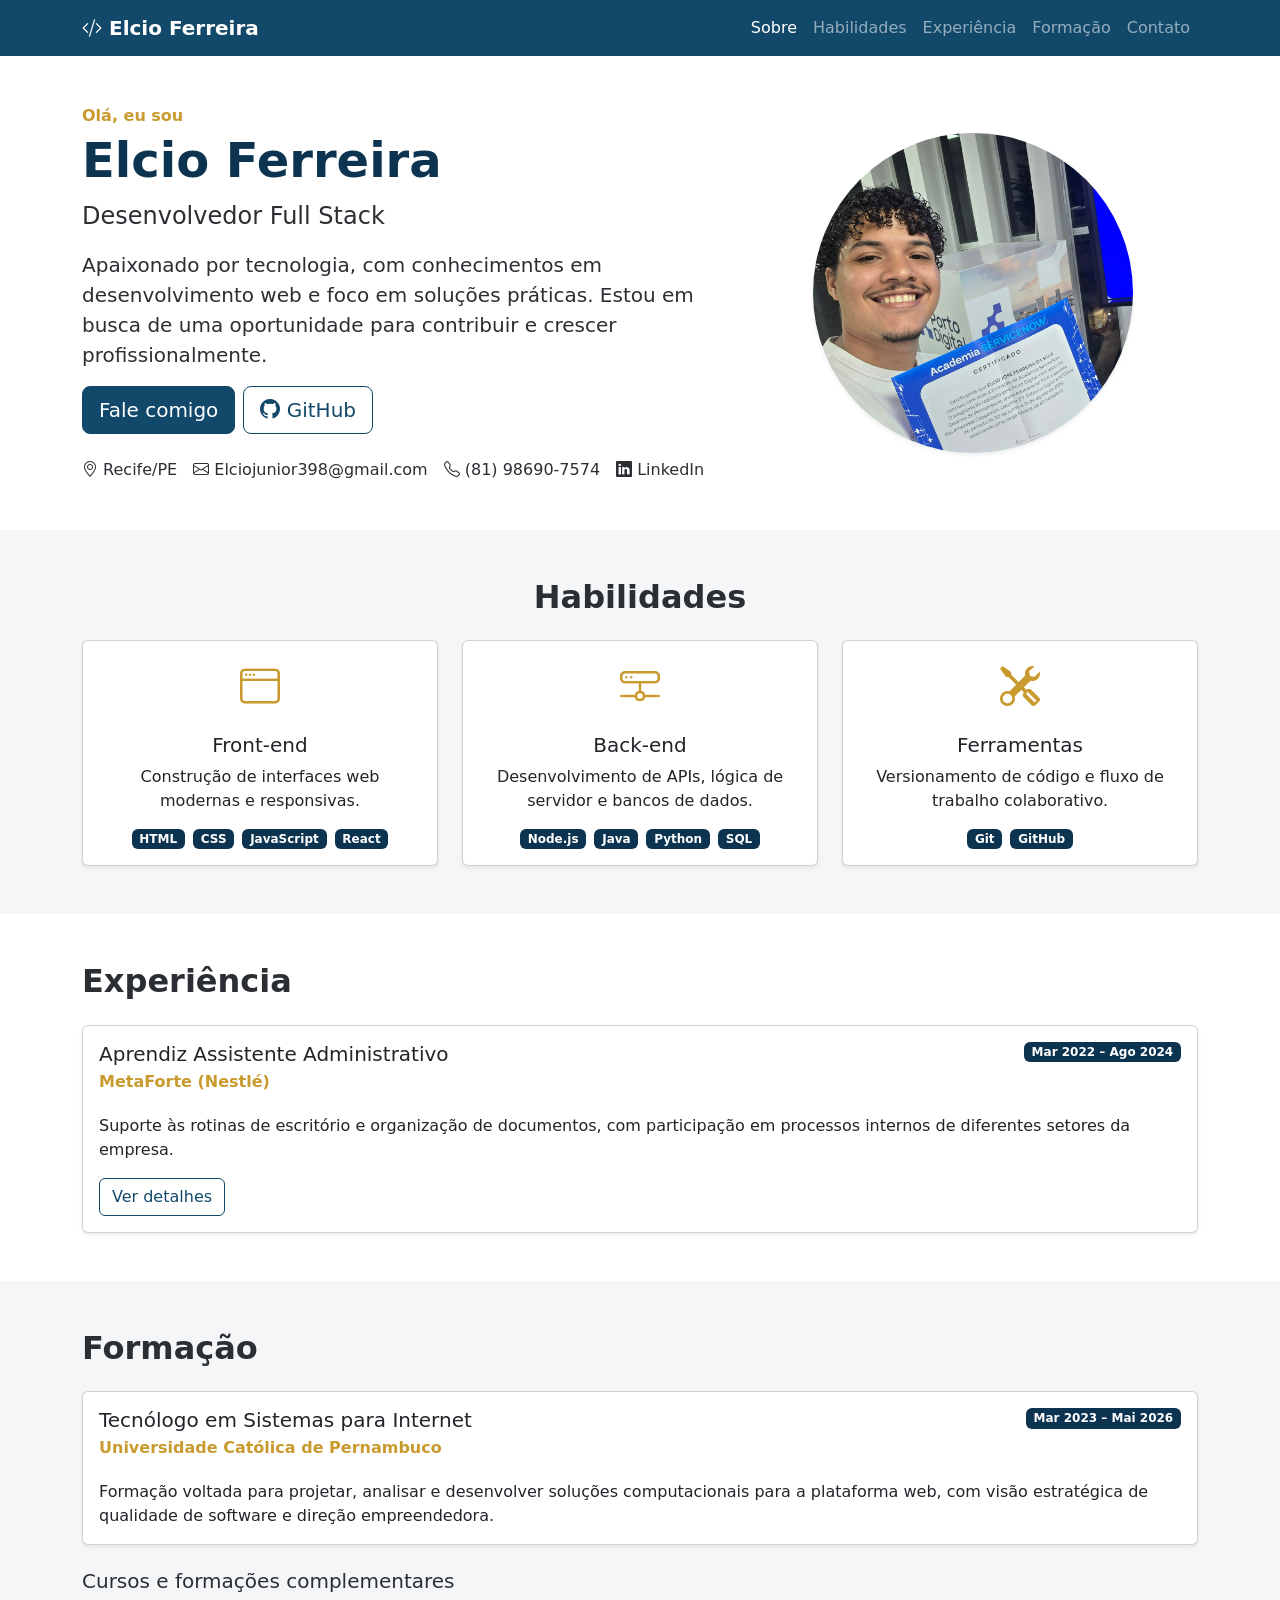
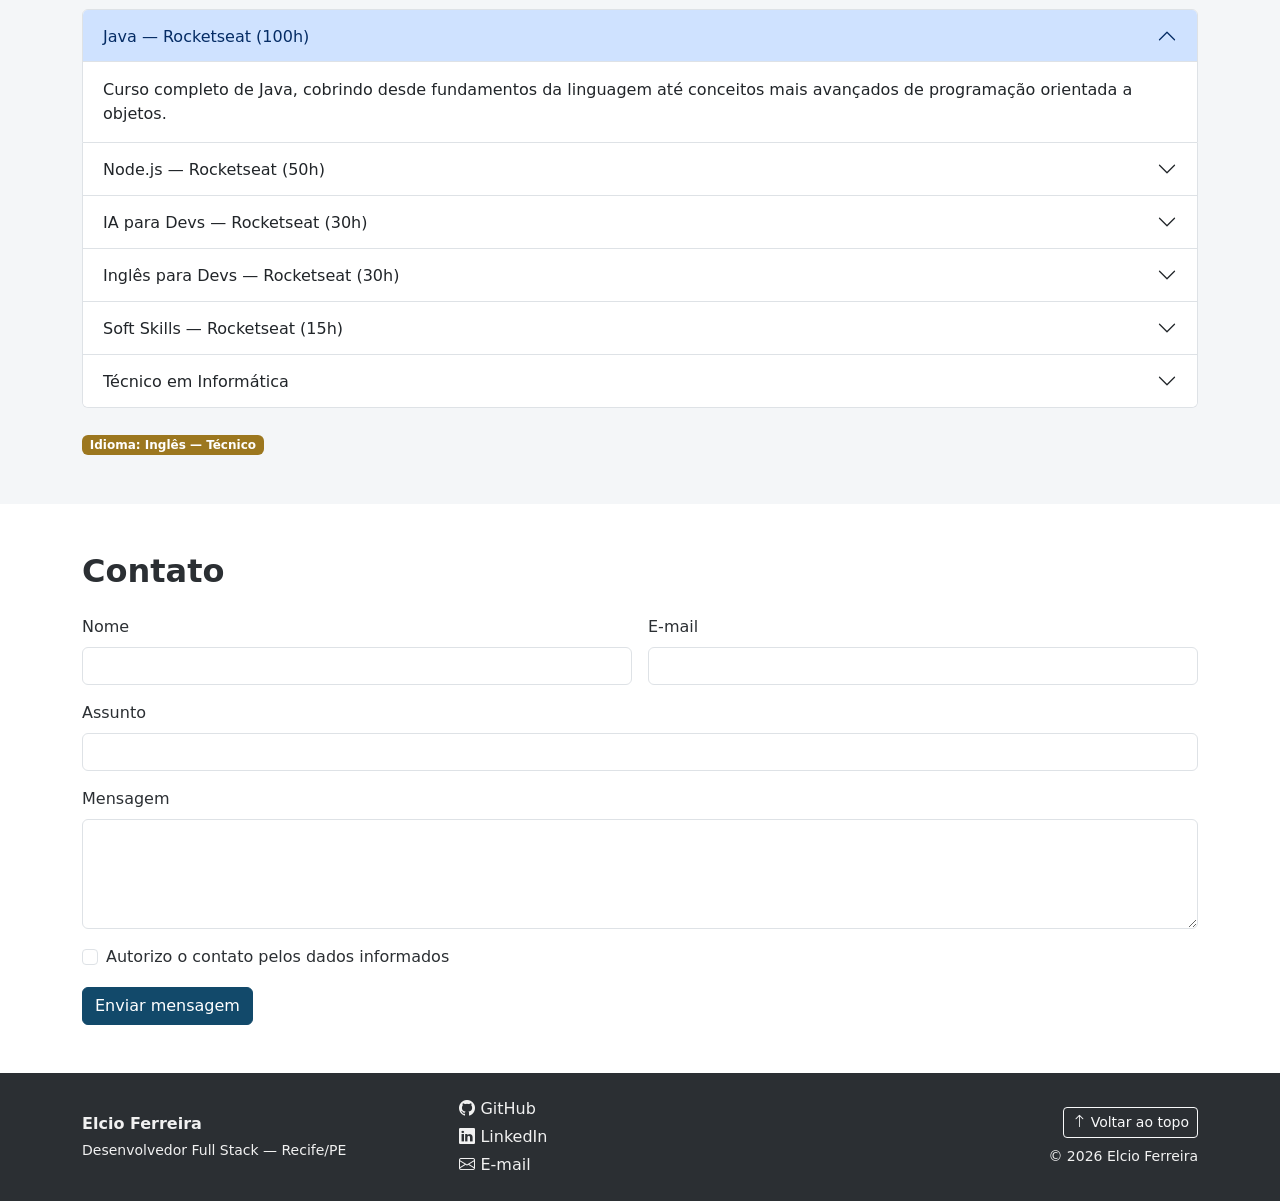
==== portifolio/index.html @ 356cbece "fazendo portifolio" ====
<!DOCTYPE html>
<html lang="pt-BR">
<head>
  <meta charset="UTF-8">
  <meta name="viewport" content="width=device-width, initial-scale=1.0">
  <title>Elcio Ferreira | Portfólio</title>
  <meta name="description" content="Portfólio de Elcio Ferreira, Desenvolvedor Full Stack em Recife/PE.">

  <!-- Bootstrap 5.3 CSS via CDN -->
  <link href="https://cdn.jsdelivr.net/npm/bootstrap@5.3.3/dist/css/bootstrap.min.css" rel="stylesheet"
        integrity="sha384-QWTKZyjpPEjISv5WaRU9OFeRpok6YctnYmDr5pNlyT2bRjXh0JMhjY6hW+ALEwIH" crossorigin="anonymous">

  <!-- Bootstrap Icons -->
  <link rel="stylesheet" href="https://cdn.jsdelivr.net/npm/bootstrap-icons@1.11.3/font/bootstrap-icons.min.css">

  <!-- CSS personalizado -->
  <link rel="stylesheet" href="./style.css">
</head>
<body>

  <a class="visually-hidden-focusable skip-link" href="#conteudo-principal">Pular para o conteúdo principal</a>

  <!-- Navbar -->
  <header>
    <nav class="navbar navbar-expand-lg navbar-dark sticky-top" aria-label="Navegação principal">
      <div class="container">
        <a class="navbar-brand fw-bold" href="index.html">
          <i class="bi bi-code-slash" aria-hidden="true"></i> Elcio Ferreira
        </a>
        <button class="navbar-toggler" type="button" data-bs-toggle="collapse" data-bs-target="#menuPrincipal"
                aria-controls="menuPrincipal" aria-expanded="false" aria-label="Abrir menu de navegação">
          <span class="navbar-toggler-icon"></span>
        </button>
        <div class="collapse navbar-collapse" id="menuPrincipal">
          <ul class="navbar-nav ms-auto mb-2 mb-lg-0">
            <li class="nav-item"><a class="nav-link active" aria-current="page" href="#sobre">Sobre</a></li>
            <li class="nav-item"><a class="nav-link" href="#habilidades">Habilidades</a></li>
            <li class="nav-item"><a class="nav-link" href="#experiencia">Experiência</a></li>
            <li class="nav-item"><a class="nav-link" href="#formacao">Formação</a></li>
            <li class="nav-item"><a class="nav-link" href="#contato">Contato</a></li>
          </ul>
        </div>
      </div>
    </nav>
  </header>

  <main id="conteudo-principal">

    <!-- Seção principal / Apresentação -->
    <section class="hero py-5" id="sobre" aria-label="Apresentação">
      <div class="container">
        <div class="row align-items-center g-4">
          <div class="col-lg-7">
            <p class="text-accent fw-semibold mb-1">Olá, eu sou</p>
            <h1 class="display-5 fw-bold text-primary-dark">Elcio Ferreira</h1>
            <p class="fs-4 mb-3">Desenvolvedor Full Stack</p>
            <p class="lead">
              Apaixonado por tecnologia, com conhecimentos em desenvolvimento web e foco em
              soluções práticas. Estou em busca de uma oportunidade para contribuir e crescer
              profissionalmente.
            </p>
            <div class="d-flex flex-wrap gap-2 mt-3">
              <a href="#contato" class="btn btn-primary btn-lg">Fale comigo</a>
              <a href="https://github.com/oElcio" target="_blank" rel="noopener noreferrer"
                 class="btn btn-outline-primary btn-lg">
                <i class="bi bi-github" aria-hidden="true"></i> GitHub
              </a>
            </div>
            <ul class="list-unstyled d-flex flex-wrap gap-3 mt-4 mb-0">
              <li>
                <i class="bi bi-geo-alt" aria-hidden="true"></i> Recife/PE
              </li>
              <li>
                <a href="mailto:Elciojunior398@gmail.com" class="link-info-item">
                  <i class="bi bi-envelope" aria-hidden="true"></i> Elciojunior398@gmail.com
                </a>
              </li>
              <li>
                <a href="tel:+5581986907574" class="link-info-item">
                  <i class="bi bi-telephone" aria-hidden="true"></i> (81) 98690-7574
                </a>
              </li>
              <li>
                <a href="https://www.linkedin.com/in/elcio-J-F-S" target="_blank" rel="noopener noreferrer"
                   class="link-info-item">
                  <i class="bi bi-linkedin" aria-hidden="true"></i> LinkedIn
                </a>
              </li>
            </ul>
          </div>
          <div class="col-lg-5">
            <!-- Substituir por foto real de perfil -->
            <img src="./img/WhatsApp Image 2026-08-26 at 19.29.02.jpeg" class="img-fluid rounded-circle shadow-sm foto-perfil"
                 alt="Foto de perfil de Elcio Ferreira">
          </div>
        </div>
      </div>
    </section>

    <!-- Habilidades -->
    <section class="py-5 bg-light-section" id="habilidades" aria-label="Habilidades técnicas">
      <div class="container">
        <h2 class="fw-bold text-center mb-4">Habilidades</h2>
        <div class="row g-4">

          <div class="col-12 col-md-4">
            <div class="card h-100 shadow-sm">
              <div class="card-body text-center">
                <i class="bi bi-window fs-1 text-accent" aria-hidden="true"></i>
                <h3 class="card-title h5 mt-3">Front-end</h3>
                <p class="card-text">Construção de interfaces web modernas e responsivas.</p>
                <div class="d-flex flex-wrap justify-content-center gap-2">
                  <span class="badge bg-primary-dark">HTML</span>
                  <span class="badge bg-primary-dark">CSS</span>
                  <span class="badge bg-primary-dark">JavaScript</span>
                  <span class="badge bg-primary-dark">React</span>
                </div>
              </div>
            </div>
          </div>

          <div class="col-12 col-md-4">
            <div class="card h-100 shadow-sm">
              <div class="card-body text-center">
                <i class="bi bi-hdd-network fs-1 text-accent" aria-hidden="true"></i>
                <h3 class="card-title h5 mt-3">Back-end</h3>
                <p class="card-text">Desenvolvimento de APIs, lógica de servidor e bancos de dados.</p>
                <div class="d-flex flex-wrap justify-content-center gap-2">
                  <span class="badge bg-primary-dark">Node.js</span>
                  <span class="badge bg-primary-dark">Java</span>
                  <span class="badge bg-primary-dark">Python</span>
                  <span class="badge bg-primary-dark">SQL</span>
                </div>
              </div>
            </div>
          </div>

          <div class="col-12 col-md-4">
            <div class="card h-100 shadow-sm">
              <div class="card-body text-center">
                <i class="bi bi-tools fs-1 text-accent" aria-hidden="true"></i>
                <h3 class="card-title h5 mt-3">Ferramentas</h3>
                <p class="card-text">Versionamento de código e fluxo de trabalho colaborativo.</p>
                <div class="d-flex flex-wrap justify-content-center gap-2">
                  <span class="badge bg-primary-dark">Git</span>
                  <span class="badge bg-primary-dark">GitHub</span>
                </div>
              </div>
            </div>
          </div>

        </div>
      </div>
    </section>

    <!-- Experiência -->
    <section class="py-5" id="experiencia" aria-label="Experiência profissional">
      <div class="container">
        <h2 class="fw-bold mb-4">Experiência</h2>
        <div class="card shadow-sm">
          <div class="card-body">
            <div class="d-flex flex-wrap justify-content-between align-items-start gap-2">
              <div>
                <h3 class="card-title h5 mb-1">Aprendiz Assistente Administrativo</h3>
                <p class="text-accent fw-semibold mb-1">MetaForte (Nestlé)</p>
              </div>
              <span class="badge bg-primary-dark">Mar 2022 – Ago 2024</span>
            </div>
            <p class="card-text mt-3">
              Suporte às rotinas de escritório e organização de documentos, com participação em
              processos internos de diferentes setores da empresa.
            </p>
            <button type="button" class="btn btn-outline-primary" data-bs-toggle="modal"
                    data-bs-target="#modalDetalhes"
                    data-titulo="Aprendiz Assistente Administrativo — MetaForte (Nestlé)"
                    data-descricao="Período: Mar 2022 – Ago 2024. Atuação com suporte às rotinas de escritório, organização de documentos e auxílio em processos internos da empresa. Participação na rotatividade entre os setores de RH, Financeiro, TI, Merchandising e Logística, o que proporcionou uma visão ampla do funcionamento de diferentes áreas da organização.">
              Ver detalhes
            </button>
          </div>
        </div>
      </div>
    </section>

    <!-- Modal de detalhes reutilizável -->
    <div class="modal fade" id="modalDetalhes" tabindex="-1" aria-labelledby="modalDetalhesLabel" aria-hidden="true">
      <div class="modal-dialog">
        <div class="modal-content">
          <div class="modal-header">
            <h2 class="modal-title h5" id="modalDetalhesLabel">Detalhes</h2>
            <button type="button" class="btn-close" data-bs-dismiss="modal" aria-label="Fechar"></button>
          </div>
          <div class="modal-body">
            <p id="modalDetalhesTexto"></p>
          </div>
          <div class="modal-footer">
            <button type="button" class="btn btn-secondary" data-bs-dismiss="modal">Fechar</button>
          </div>
        </div>
      </div>
    </div>

    <!-- Formação -->
    <section class="py-5 bg-light-section" id="formacao" aria-label="Formação acadêmica e cursos">
      <div class="container">
        <h2 class="fw-bold mb-4">Formação</h2>

        <div class="card shadow-sm mb-4">
          <div class="card-body">
            <div class="d-flex flex-wrap justify-content-between align-items-start gap-2">
              <div>
                <h3 class="card-title h5 mb-1">Tecnólogo em Sistemas para Internet</h3>
                <p class="text-accent fw-semibold mb-1">Universidade Católica de Pernambuco</p>
              </div>
              <span class="badge bg-primary-dark">Mar 2023 – Mai 2026</span>
            </div>
            <p class="card-text mt-3">
              Formação voltada para projetar, analisar e desenvolver soluções computacionais para a
              plataforma web, com visão estratégica de qualidade de software e direção empreendedora.
            </p>
          </div>
        </div>

        <h3 class="h5 mb-3">Cursos e formações complementares</h3>
        <div class="accordion" id="accordionCursos">

          <div class="accordion-item">
            <h4 class="accordion-header" id="headingUm">
              <button class="accordion-button" type="button" data-bs-toggle="collapse"
                      data-bs-target="#collapseUm" aria-expanded="true" aria-controls="collapseUm">
                Java — Rocketseat (100h)
              </button>
            </h4>
            <div id="collapseUm" class="accordion-collapse collapse show" aria-labelledby="headingUm"
                 data-bs-parent="#accordionCursos">
              <div class="accordion-body">
                Curso completo de Java, cobrindo desde fundamentos da linguagem até conceitos mais
                avançados de programação orientada a objetos.
              </div>
            </div>
          </div>

          <div class="accordion-item">
            <h4 class="accordion-header" id="headingDois">
              <button class="accordion-button collapsed" type="button" data-bs-toggle="collapse"
                      data-bs-target="#collapseDois" aria-expanded="false" aria-controls="collapseDois">
                Node.js — Rocketseat (50h)
              </button>
            </h4>
            <div id="collapseDois" class="accordion-collapse collapse" aria-labelledby="headingDois"
                 data-bs-parent="#accordionCursos">
              <div class="accordion-body">
                Desenvolvimento back-end com Node.js, incluindo construção de APIs e integração com
                bancos de dados.
              </div>
            </div>
          </div>

          <div class="accordion-item">
            <h4 class="accordion-header" id="headingTres">
              <button class="accordion-button collapsed" type="button" data-bs-toggle="collapse"
                      data-bs-target="#collapseTres" aria-expanded="false" aria-controls="collapseTres">
                IA para Devs — Rocketseat (30h)
              </button>
            </h4>
            <div id="collapseTres" class="accordion-collapse collapse" aria-labelledby="headingTres"
                 data-bs-parent="#accordionCursos">
              <div class="accordion-body">
                Aplicação prática de inteligência artificial no dia a dia do desenvolvimento de software.
              </div>
            </div>
          </div>

          <div class="accordion-item">
            <h4 class="accordion-header" id="headingQuatro">
              <button class="accordion-button collapsed" type="button" data-bs-toggle="collapse"
                      data-bs-target="#collapseQuatro" aria-expanded="false" aria-controls="collapseQuatro">
                Inglês para Devs — Rocketseat (30h)
              </button>
            </h4>
            <div id="collapseQuatro" class="accordion-collapse collapse" aria-labelledby="headingQuatro"
                 data-bs-parent="#accordionCursos">
              <div class="accordion-body">
                Vocabulário técnico e comunicação em inglês voltados para o contexto de desenvolvimento
                de software.
              </div>
            </div>
          </div>

          <div class="accordion-item">
            <h4 class="accordion-header" id="headingCinco">
              <button class="accordion-button collapsed" type="button" data-bs-toggle="collapse"
                      data-bs-target="#collapseCinco" aria-expanded="false" aria-controls="collapseCinco">
                Soft Skills — Rocketseat (15h)
              </button>
            </h4>
            <div id="collapseCinco" class="accordion-collapse collapse" aria-labelledby="headingCinco"
                 data-bs-parent="#accordionCursos">
              <div class="accordion-body">
                Desenvolvimento de habilidades comportamentais como comunicação, trabalho em equipe e
                organização.
              </div>
            </div>
          </div>

          <div class="accordion-item">
            <h4 class="accordion-header" id="headingSeis">
              <button class="accordion-button collapsed" type="button" data-bs-toggle="collapse"
                      data-bs-target="#collapseSeis" aria-expanded="false" aria-controls="collapseSeis">
                Técnico em Informática
              </button>
            </h4>
            <div id="collapseSeis" class="accordion-collapse collapse" aria-labelledby="headingSeis"
                 data-bs-parent="#accordionCursos">
              <div class="accordion-body">
                Formação técnica com base em fundamentos de informática, hardware, software e lógica
                de programação.
              </div>
            </div>
          </div>

        </div>

        <div class="row mt-4">
          <div class="col-12">
            <span class="badge bg-accent-dark">Idioma: Inglês — Técnico</span>
          </div>
        </div>
      </div>
    </section>

    <!-- Contato -->
    <section class="py-5" id="contato" aria-label="Formulário de contato">
      <div class="container">
        <h2 class="fw-bold mb-4">Contato</h2>
        <form id="formContato" class="row g-3" novalidate>

          <div class="col-md-6">
            <label for="contatoNome" class="form-label">Nome</label>
            <input type="text" class="form-control" id="contatoNome" name="nome" required>
            <div class="invalid-feedback">Informe seu nome.</div>
          </div>

          <div class="col-md-6">
            <label for="contatoEmail" class="form-label">E-mail</label>
            <input type="email" class="form-control" id="contatoEmail" name="email" required>
            <div class="invalid-feedback">Informe um e-mail válido.</div>
          </div>

          <div class="col-12">
            <label for="contatoAssunto" class="form-label">Assunto</label>
            <input type="text" class="form-control" id="contatoAssunto" name="assunto" required>
            <div class="invalid-feedback">Informe o assunto da mensagem.</div>
          </div>

          <div class="col-12">
            <label for="contatoMensagem" class="form-label">Mensagem</label>
            <textarea class="form-control" id="contatoMensagem" name="mensagem" rows="4" required></textarea>
            <div class="invalid-feedback">Escreva sua mensagem.</div>
          </div>

          <div class="col-12">
            <div class="form-check">
              <input class="form-check-input" type="checkbox" id="contatoAceite" name="aceite" required>
              <label class="form-check-label" for="contatoAceite">
                Autorizo o contato pelos dados informados
              </label>
              <div class="invalid-feedback">É necessário autorizar o contato para enviar.</div>
            </div>
          </div>

          <div class="col-12">
            <div class="alert alert-success d-none" id="contatoSucesso" role="alert">
              Mensagem enviada com sucesso! Em breve entrarei em contato.
            </div>
            <button type="submit" class="btn btn-primary">Enviar mensagem</button>
          </div>

        </form>
      </div>
    </section>

  </main>

  <!-- Rodapé -->
  <footer class="text-light-footer py-4" id="rodape">
    <div class="container">
      <div class="row g-3 align-items-center">
        <div class="col-md-4">
          <p class="fw-bold mb-1">Elcio Ferreira</p>
          <p class="small mb-0">Desenvolvedor Full Stack — Recife/PE</p>
        </div>
        <div class="col-md-4">
          <nav aria-label="Links do rodapé">
            <ul class="list-unstyled mb-0 d-flex flex-column gap-1">
              <li><a href="https://github.com/oElcio" target="_blank" rel="noopener noreferrer" class="footer-link">
                <i class="bi bi-github" aria-hidden="true"></i> GitHub</a></li>
              <li><a href="https://www.linkedin.com/in/elcio-J-F-S" target="_blank" rel="noopener noreferrer" class="footer-link">
                <i class="bi bi-linkedin" aria-hidden="true"></i> LinkedIn</a></li>
              <li><a href="mailto:Elciojunior398@gmail.com" class="footer-link">
                <i class="bi bi-envelope" aria-hidden="true"></i> E-mail</a></li>
            </ul>
          </nav>
        </div>
        <div class="col-md-4 text-md-end">
          <a href="#conteudo-principal" class="btn btn-sm btn-outline-light">
            <i class="bi bi-arrow-up" aria-hidden="true"></i> Voltar ao topo
          </a>
          <p class="small mt-2 mb-0">&copy; <span id="anoAtual">2026</span> Elcio Ferreira</p>
        </div>
      </div>
    </div>
  </footer>

  <!-- Bootstrap Bundle (inclui Popper) -->
  <script src="https://cdn.jsdelivr.net/npm/bootstrap@5.3.3/dist/js/bootstrap.bundle.min.js"
          integrity="sha384-YvpcrYf0tY3lHB60NNkmXc5s9fDVZLESaAA55NDzOxhy9GkcIdslK1eN7N6jIeHz" crossorigin="anonymous"></script>

  <!-- JavaScript próprio -->
  <script src="./script.js"></script>
</body>
</html>
---- portifolio/style.css ----
/* ==========================================================================
   Portfólio - Elcio Ferreira
   CSS personalizado, complementa o Bootstrap 5, sem sobrescrevê-lo
   desnecessariamente. Segue o mesmo molde visual do projeto Recife Conecta.
   ========================================================================== */

:root {
  --cor-azul: #12496a;
  --cor-azul-escuro: #0c3450;
  --cor-dourado: #c99a2e;
  --cor-dourado-escuro: #9c771f;
  --cor-fundo-claro: #f4f6f8;
  --cor-cinza-escuro: #2b2f33;
  --transicao-padrao: 0.2s ease-in-out;
}

body {
  color: var(--cor-cinza-escuro);
}

/* Link para pular para o conteúdo (acessibilidade por teclado) */
.skip-link {
  position: absolute;
  top: -3rem;
  left: 0.5rem;
  z-index: 2000;
  background-color: #fff;
  padding: 0.5rem 1rem;
  border-radius: 0.25rem;
}

.skip-link:focus {
  top: 0.5rem;
}

/* Navbar */
.navbar {
  background-color: var(--cor-azul);
}

/* Seções de fundo secundário */
.bg-light-section {
  background-color: var(--cor-fundo-claro);
}

/* Cores de apoio à identidade visual */
.text-primary-dark {
  color: var(--cor-azul-escuro);
}

.text-accent {
  color: var(--cor-dourado);
}

.bg-primary-dark {
  background-color: var(--cor-azul-escuro);
}

.bg-accent-dark {
  background-color: var(--cor-dourado-escuro);
}

.btn-primary {
  background-color: var(--cor-azul);
  border-color: var(--cor-azul);
}

.btn-primary:hover,
.btn-primary:focus {
  background-color: var(--cor-azul-escuro);
  border-color: var(--cor-azul-escuro);
}

.btn-outline-primary {
  color: var(--cor-azul);
  border-color: var(--cor-azul);
}

.btn-outline-primary:hover,
.btn-outline-primary:focus {
  background-color: var(--cor-azul);
  border-color: var(--cor-azul);
}

/* Links de contato na seção de apresentação e no rodapé */
.link-info-item {
  color: inherit;
  text-decoration: none;
}

.link-info-item:hover,
.link-info-item:focus {
  color: var(--cor-azul);
  text-decoration: underline;
}

/* Foto de perfil: padronizada, sem distorção */
.foto-perfil {
  width: 100%;
  max-width: 320px;
  aspect-ratio: 1 / 1;
  object-fit: cover;
  display: block;
  margin: 0 auto;
}

/* Efeito suave ao passar o mouse nos cards */
.card {
  transition: transform var(--transicao-padrao), box-shadow var(--transicao-padrao);
}

.card:hover {
  transform: translateY(-4px);
  box-shadow: 0 0.75rem 1.25rem rgba(0, 0, 0, 0.12);
}

/* Rodapé */
footer.text-light-footer {
  background-color: var(--cor-cinza-escuro);
  color: #f1f1f1;
}

.footer-link {
  color: #f1f1f1;
  text-decoration: none;
}

.footer-link:hover,
.footer-link:focus {
  text-decoration: underline;
}

/* Estilos de foco visíveis, sem remover o contorno padrão sem substituto */
a:focus-visible,
button:focus-visible,
input:focus-visible,
select:focus-visible,
textarea:focus-visible,
.nav-link:focus-visible {
  outline: 3px solid var(--cor-dourado);
  outline-offset: 2px;
}

/* Respeita usuários que preferem menos animações */
@media (prefers-reduced-motion: reduce) {
  .card {
    transition: none;
  }

  .card:hover {
    transform: none;
  }
}
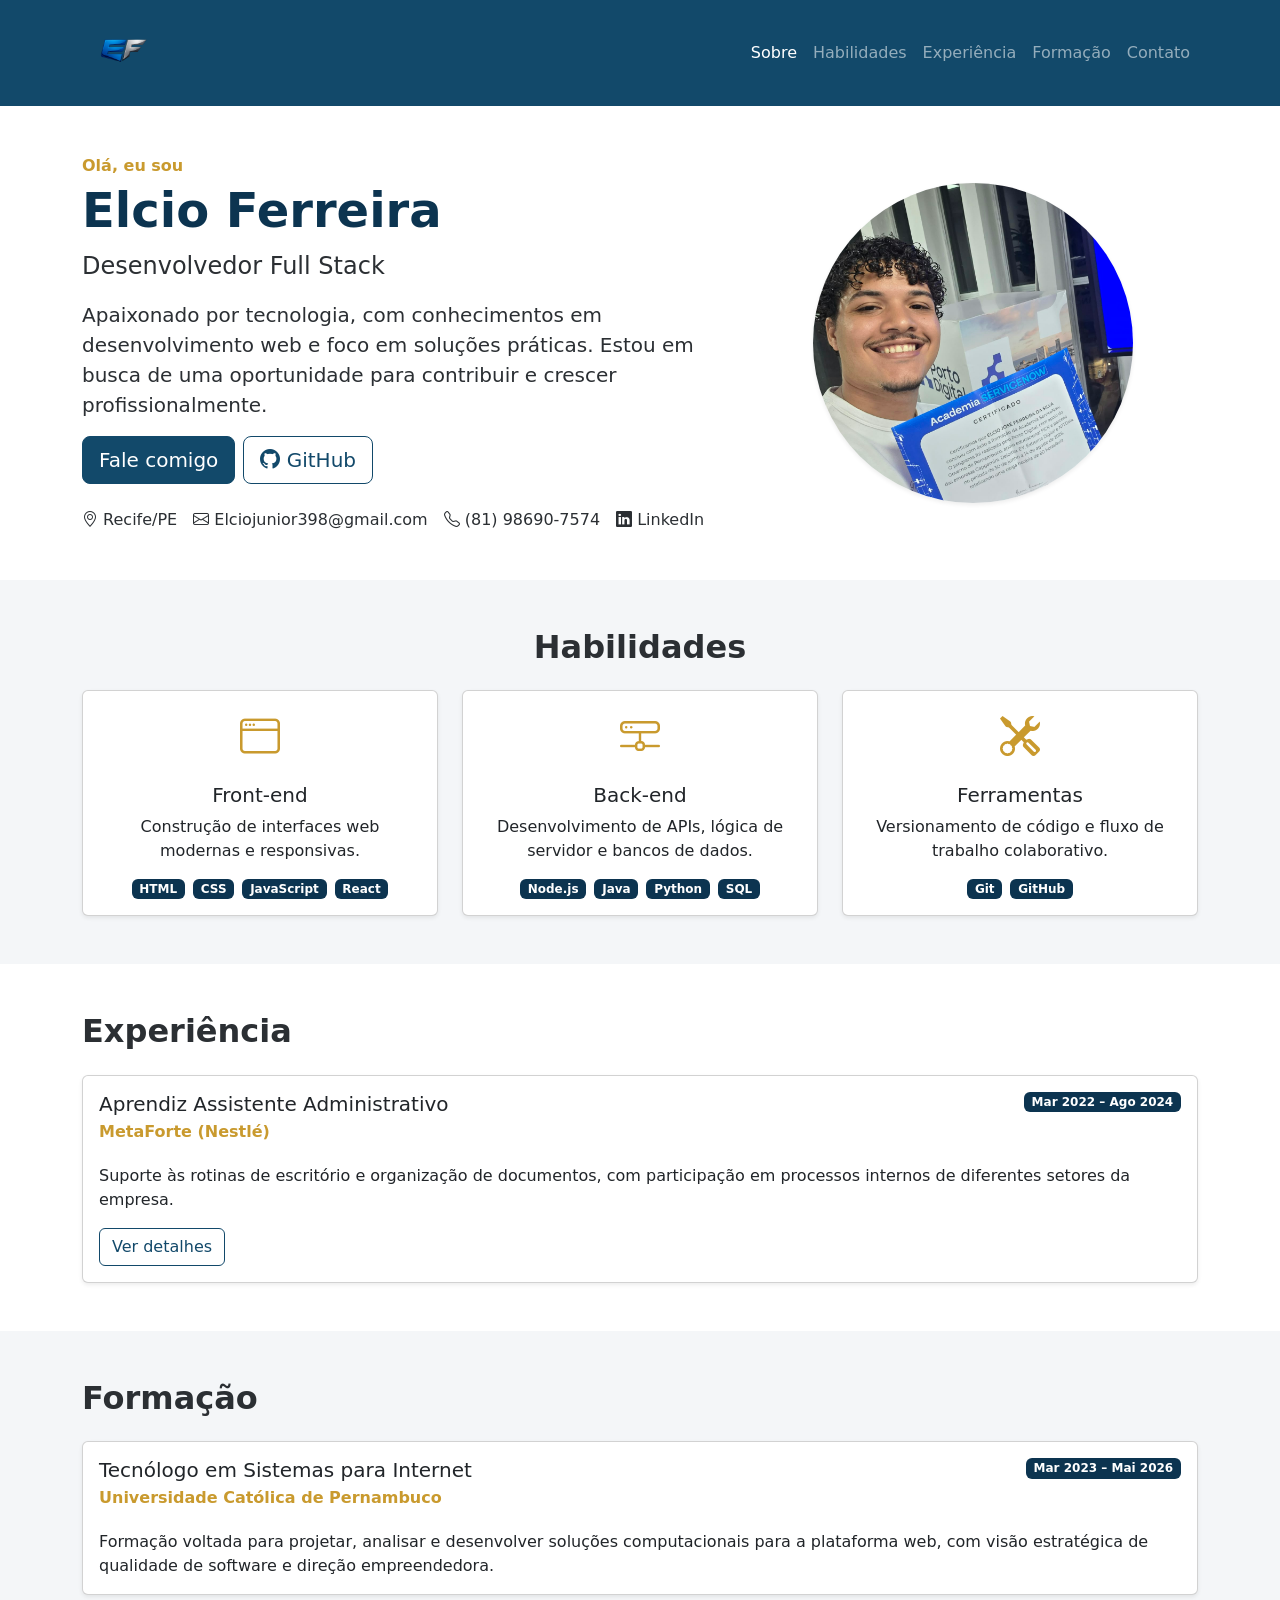
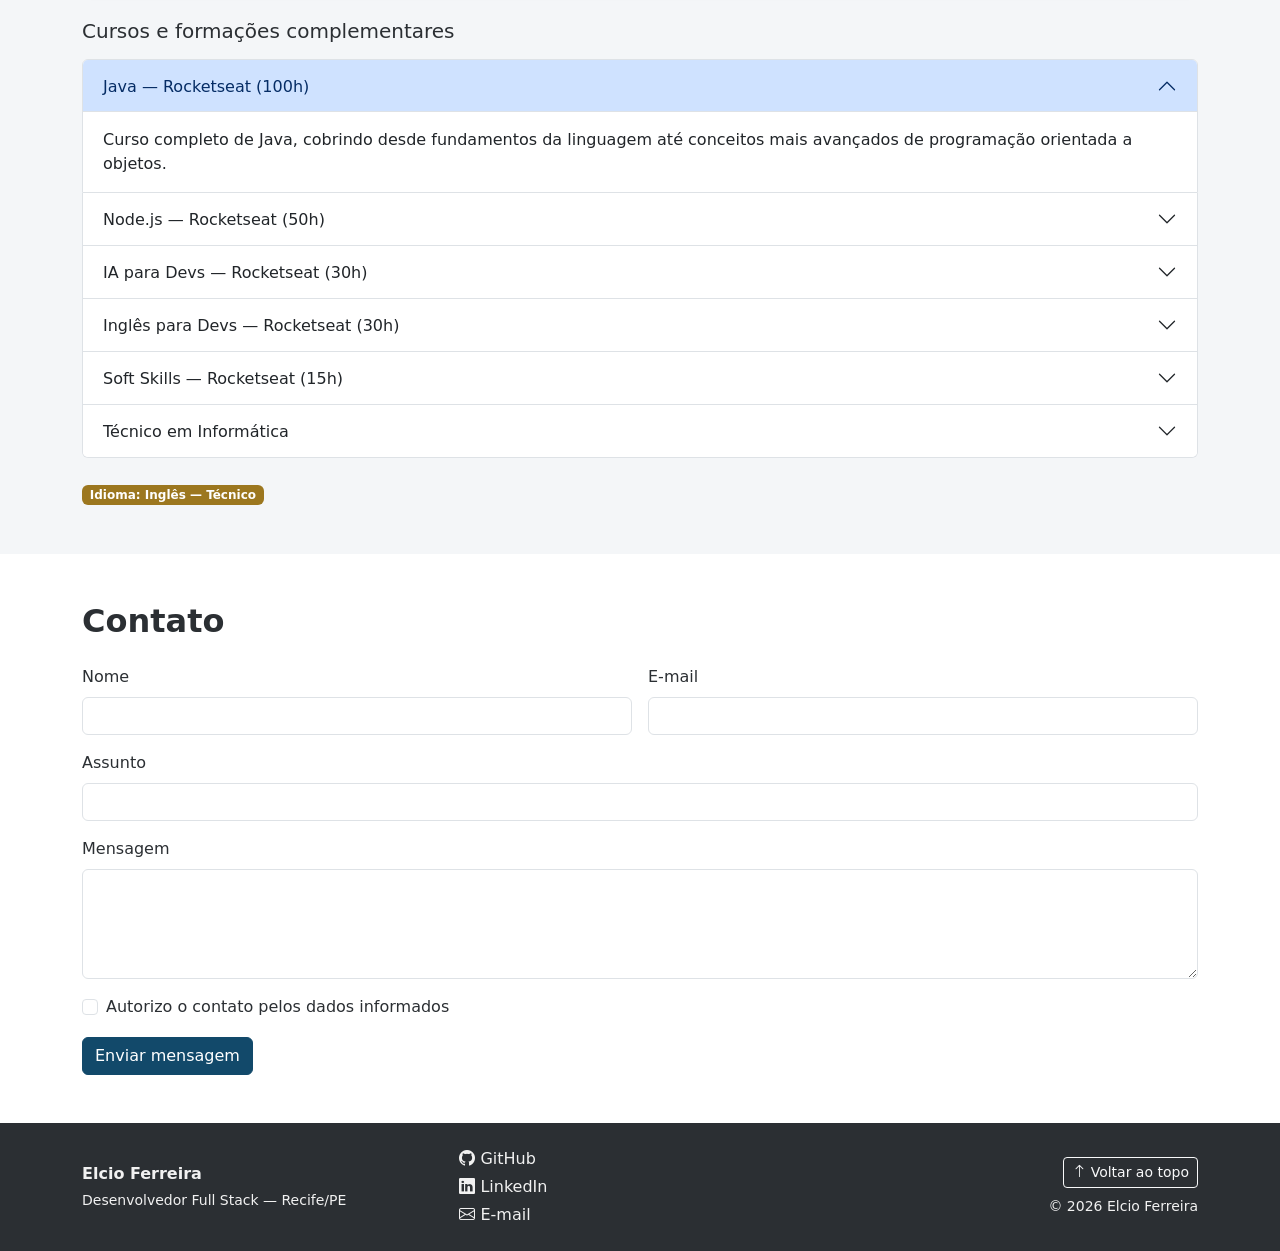
==== commit f1d31880: "ajuste de logo" ====
--- a/portifolio/index.html
+++ b/portifolio/index.html
@@ -25,7 +25,7 @@
     <nav class="navbar navbar-expand-lg navbar-dark sticky-top" aria-label="Navegação principal">
       <div class="container">
         <a class="navbar-brand fw-bold" href="index.html">
-          <i class="bi bi-code-slash" aria-hidden="true"></i> Elcio Ferreira
+          <img src="./img/logo.png" alt="Logo" class="img-fluid" style="max-height: 80px;">
         </a>
         <button class="navbar-toggler" type="button" data-bs-toggle="collapse" data-bs-target="#menuPrincipal"
                 aria-controls="menuPrincipal" aria-expanded="false" aria-label="Abrir menu de navegação">
